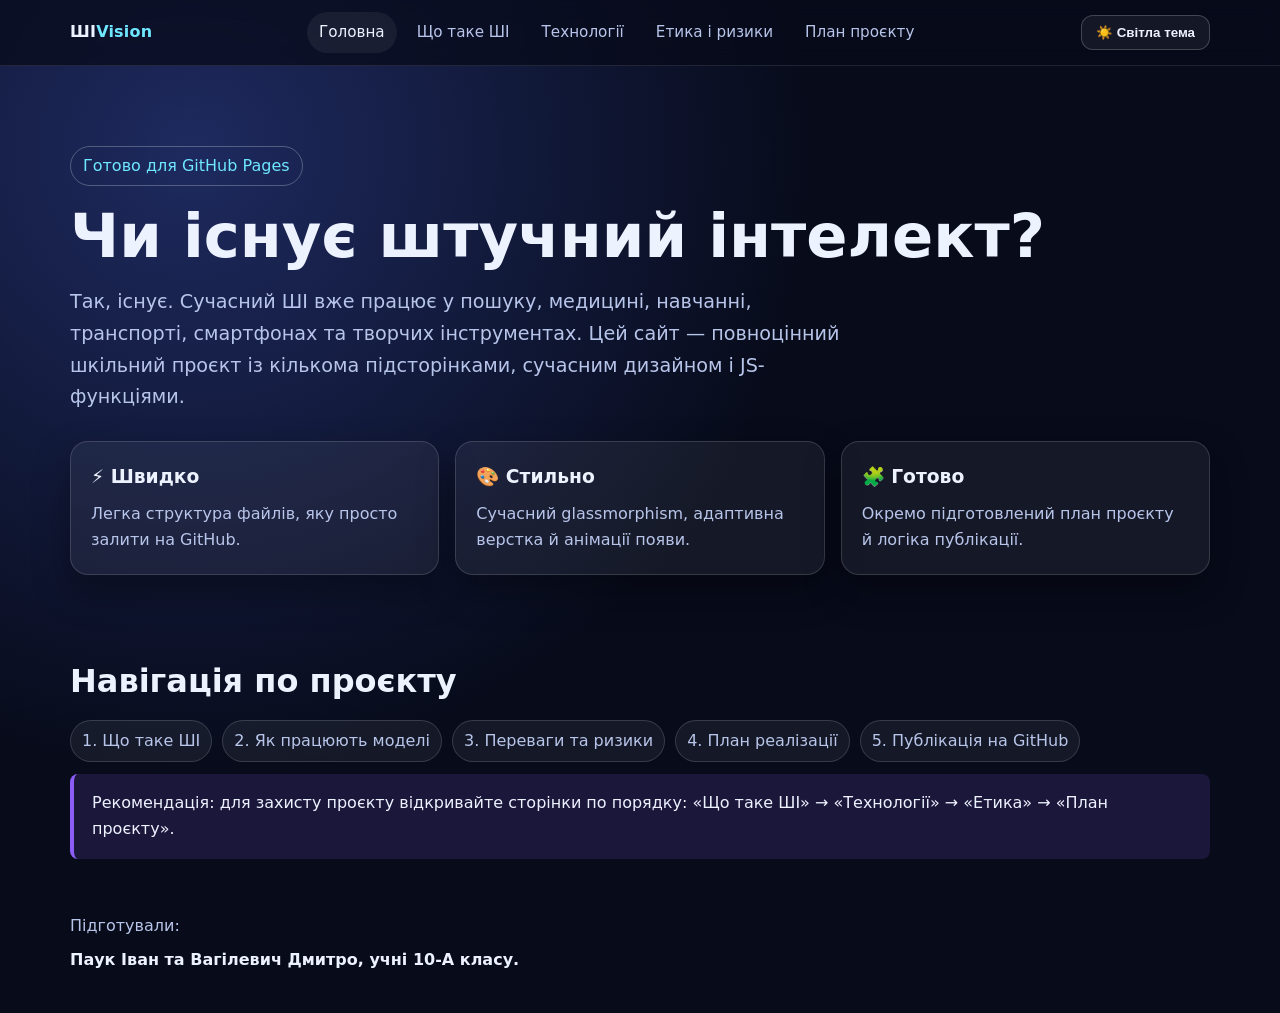
==== index.html @ 2504b465 "Rebuild as multi-page AI website with modern CSS/JS and project plan" ====
<!DOCTYPE html>
<html lang="uk">
<head>
  <meta charset="UTF-8" />
  <meta name="viewport" content="width=device-width, initial-scale=1.0" />
  <title>ШІ Vision | Головна</title>
  <meta name="description" content="Сучасний багатосторінковий сайт-проєкт: Чи існує штучний інтелект?" />
  <link rel="stylesheet" href="styles.css" />
</head>
<body>
  <header class="site-header">
    <div class="container nav-wrap">
      <a class="brand" href="index.html">ШІ<span>Vision</span></a>
      <button class="btn menu-toggle" id="menuToggle">☰ Меню</button>
      <nav class="nav-links" id="navLinks">
        <a href="index.html" class="active">Головна</a>
        <a href="about-ai.html">Що таке ШІ</a>
        <a href="technologies.html">Технології</a>
        <a href="ethics.html">Етика і ризики</a>
        <a href="project-plan.html">План проєкту</a>
      </nav>
      <div class="actions"><button class="btn" id="themeToggle">☀️ Світла тема</button></div>
    </div>
  </header>

  <main class="container">
    <section class="hero reveal">
      <span class="badge">Готово для GitHub Pages</span>
      <h1>Чи існує штучний інтелект?</h1>
      <p class="subtitle">Так, існує. Сучасний ШІ вже працює у пошуку, медицині, навчанні, транспорті, смартфонах та творчих інструментах. Цей сайт — повноцінний шкільний проєкт із кількома підсторінками, сучасним дизайном і JS-функціями.</p>
      <div class="grid-3">
        <article class="card reveal"><h3>⚡ Швидко</h3><p>Легка структура файлів, яку просто залити на GitHub.</p></article>
        <article class="card reveal"><h3>🎨 Стильно</h3><p>Сучасний glassmorphism, адаптивна верстка й анімації появи.</p></article>
        <article class="card reveal"><h3>🧩 Готово</h3><p>Окремо підготовлений план проєкту й логіка публікації.</p></article>
      </div>
    </section>

    <section class="section reveal">
      <h2>Навігація по проєкту</h2>
      <div class="pill-list">
        <span class="pill">1. Що таке ШІ</span>
        <span class="pill">2. Як працюють моделі</span>
        <span class="pill">3. Переваги та ризики</span>
        <span class="pill">4. План реалізації</span>
        <span class="pill">5. Публікація на GitHub</span>
      </div>
      <p class="callout">Рекомендація: для захисту проєкту відкривайте сторінки по порядку: «Що таке ШІ» → «Технології» → «Етика» → «План проєкту».</p>
    </section>
  </main>

  <footer class="site-footer container">
    <p>Підготували:</p>
    <p class="authors">Паук Іван та Вагілевич Дмитро, учні 10-А класу.</p>
  </footer>

  <script src="script.js"></script>
</body>
</html>
---- styles.css ----
:root {
  --bg: #070b1a;
  --bg-soft: #101833;
  --surface: rgba(255, 255, 255, 0.06);
  --surface-strong: rgba(255, 255, 255, 0.12);
  --text: #edf2ff;
  --muted: #b8c5ea;
  --primary: #6ee7ff;
  --secondary: #8b5cf6;
  --success: #34d399;
  --warning: #f59e0b;
  --danger: #f87171;
  --shadow: 0 16px 36px rgba(0, 0, 0, 0.35);
}

:root.light {
  --bg: #eef2ff;
  --bg-soft: #f7f9ff;
  --surface: rgba(255, 255, 255, 0.75);
  --surface-strong: rgba(255, 255, 255, 0.95);
  --text: #0d1632;
  --muted: #4f5f8b;
  --primary: #0ea5e9;
  --secondary: #6d28d9;
  --shadow: 0 12px 28px rgba(73, 84, 128, 0.2);
}

* { box-sizing: border-box; margin: 0; padding: 0; }
html { scroll-behavior: smooth; }
body {
  font-family: "Inter", "Segoe UI", system-ui, -apple-system, sans-serif;
  background: radial-gradient(circle at 15% 15%, #1e2a5f 0%, var(--bg) 45%), linear-gradient(120deg, var(--bg) 0%, #0d1533 100%);
  color: var(--text);
  line-height: 1.65;
  min-height: 100vh;
}

.container { width: min(1140px, 92vw); margin: 0 auto; }

.site-header {
  position: sticky; top: 0; z-index: 50;
  backdrop-filter: blur(10px);
  background: rgba(7, 11, 26, 0.72);
  border-bottom: 1px solid rgba(255,255,255,0.1);
}
.nav-wrap { display:flex; align-items:center; justify-content:space-between; padding: 12px 0; gap: 12px; }
.brand { font-weight: 800; letter-spacing: 0.2px; text-decoration:none; color: var(--text); }
.brand span { color: var(--primary); }

.nav-links { display:flex; flex-wrap:wrap; gap: 8px; align-items:center; }
.nav-links a {
  text-decoration:none; color: var(--muted);
  padding: 8px 12px; border-radius: 999px; font-size: 0.95rem;
  transition: 0.2s ease;
}
.nav-links a:hover, .nav-links a.active { color: var(--text); background: var(--surface); }

.actions { display:flex; gap: 8px; align-items:center; }
.btn {
  border: 1px solid rgba(255,255,255,0.2);
  background: var(--surface);
  color: var(--text);
  border-radius: 12px;
  padding: 9px 14px;
  font-weight: 600;
  cursor: pointer;
}
.btn.primary { background: linear-gradient(120deg, rgba(110,231,255,0.25), rgba(139,92,246,0.3)); border-color: rgba(255,255,255,0.25); }
.btn:hover { transform: translateY(-1px); }

.menu-toggle { display:none; }

.hero { padding: 80px 0 56px; }
.badge { display:inline-block; border:1px solid rgba(255,255,255,0.25); color: var(--primary); border-radius:999px; padding:6px 12px; margin-bottom: 16px; }
h1 { font-size: clamp(2rem, 5.5vw, 3.8rem); line-height:1.15; margin-bottom: 14px; }
.subtitle { max-width: 800px; color: var(--muted); font-size: clamp(1rem, 2.2vw, 1.2rem); }

.grid-3 { display:grid; grid-template-columns:repeat(3, 1fr); gap:16px; margin-top: 28px; }
.card {
  background: var(--surface);
  border: 1px solid rgba(255,255,255,0.14);
  border-radius: 18px;
  padding: 20px;
  box-shadow: var(--shadow);
}
.card h3 { margin-bottom: 8px; }
.card p { color: var(--muted); }

.section { padding: 24px 0; }
.section h2 { font-size: clamp(1.45rem, 3vw, 2rem); margin-bottom: 12px; }
.split { display:grid; grid-template-columns: 1fr 1fr; gap:16px; }
.pill-list { display:flex; flex-wrap:wrap; gap:10px; margin-top: 10px; }
.pill { padding:7px 11px; border-radius:999px; background: var(--surface); color: var(--muted); border:1px solid rgba(255,255,255,0.15); }

.timeline { border-left: 3px solid var(--secondary); margin-left: 10px; padding-left: 18px; }
.step { margin: 0 0 18px; padding: 14px; border-radius: 12px; background: var(--surface); border:1px solid rgba(255,255,255,0.15); }
.step strong { color: var(--primary); }

.table-wrap { overflow:auto; border-radius: 14px; border:1px solid rgba(255,255,255,0.15); }
table { width:100%; border-collapse: collapse; background: var(--surface); }
th, td { padding: 12px; text-align:left; border-bottom:1px solid rgba(255,255,255,0.15); }
th { color: var(--primary); }

.callout { padding: 16px 18px; border-left: 4px solid var(--secondary); background: rgba(139,92,246,0.15); border-radius: 8px; margin-top: 12px; }

.site-footer { padding: 30px 0 40px; color: var(--muted); }
.authors { color: var(--text); font-weight: 700; margin-top: 8px; }

.reveal { opacity: 0; transform: translateY(14px); transition: 0.5s ease; }
.reveal.visible { opacity: 1; transform: translateY(0); }

@media (max-width: 980px) {
  .grid-3 { grid-template-columns:1fr 1fr; }
  .split { grid-template-columns:1fr; }
}
@media (max-width: 760px) {
  .menu-toggle { display:inline-flex; }
  .nav-links { display:none; position:absolute; top:62px; left:4vw; right:4vw; flex-direction:column; align-items:stretch; background: var(--bg-soft); border:1px solid rgba(255,255,255,0.2); border-radius:14px; padding:8px; }
  .nav-links.open { display:flex; }
  .grid-3 { grid-template-columns:1fr; }
}
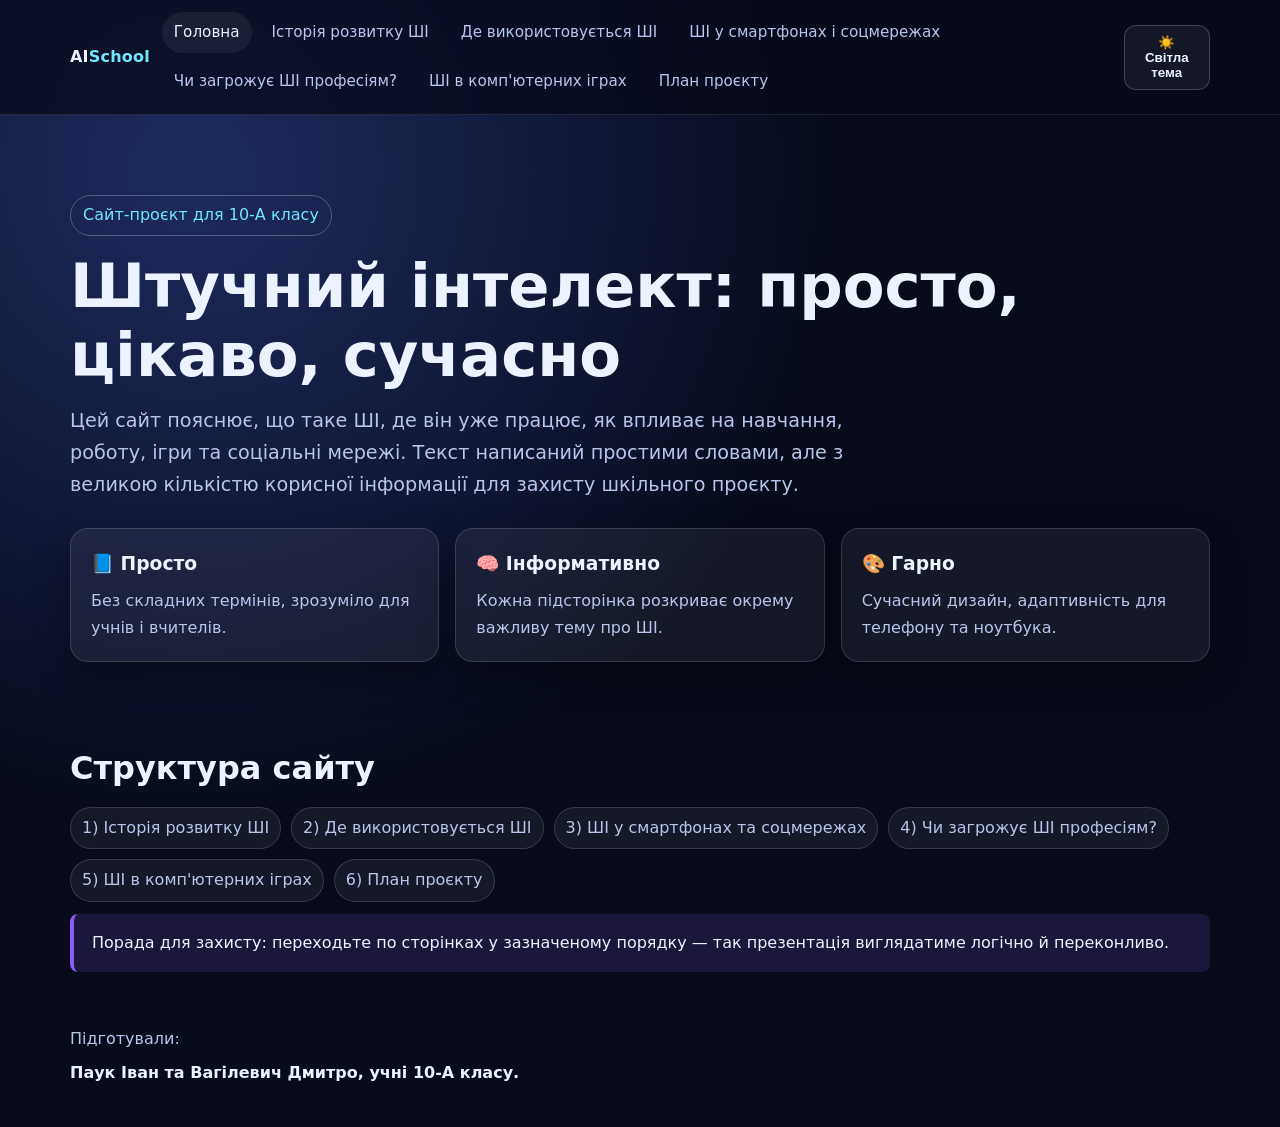
==== commit e8f60a4b: "Restructure site with requested AI subpages and simpler rich project plan" ====
--- a/index.html
+++ b/index.html
@@ -3,20 +3,22 @@
 <head>
   <meta charset="UTF-8" />
   <meta name="viewport" content="width=device-width, initial-scale=1.0" />
-  <title>ШІ Vision | Головна</title>
-  <meta name="description" content="Сучасний багатосторінковий сайт-проєкт: Чи існує штучний інтелект?" />
+  <title>ШІ-проєкт | Головна</title>
+  <meta name="description" content="Шкільний багатосторінковий сайт про штучний інтелект простими словами." />
   <link rel="stylesheet" href="styles.css" />
 </head>
 <body>
   <header class="site-header">
     <div class="container nav-wrap">
-      <a class="brand" href="index.html">ШІ<span>Vision</span></a>
+      <a class="brand" href="index.html">AI<span>School</span></a>
       <button class="btn menu-toggle" id="menuToggle">☰ Меню</button>
       <nav class="nav-links" id="navLinks">
         <a href="index.html" class="active">Головна</a>
-        <a href="about-ai.html">Що таке ШІ</a>
-        <a href="technologies.html">Технології</a>
-        <a href="ethics.html">Етика і ризики</a>
+        <a href="history-ai.html">Історія розвитку ШІ</a>
+        <a href="ai-usage.html">Де використовується ШІ</a>
+        <a href="smartphones-social.html">ШІ у смартфонах і соцмережах</a>
+        <a href="jobs-risk.html">Чи загрожує ШІ професіям?</a>
+        <a href="ai-games.html">ШІ в комп'ютерних іграх</a>
         <a href="project-plan.html">План проєкту</a>
       </nav>
       <div class="actions"><button class="btn" id="themeToggle">☀️ Світла тема</button></div>
@@ -25,26 +27,31 @@
 
   <main class="container">
     <section class="hero reveal">
-      <span class="badge">Готово для GitHub Pages</span>
-      <h1>Чи існує штучний інтелект?</h1>
-      <p class="subtitle">Так, існує. Сучасний ШІ вже працює у пошуку, медицині, навчанні, транспорті, смартфонах та творчих інструментах. Цей сайт — повноцінний шкільний проєкт із кількома підсторінками, сучасним дизайном і JS-функціями.</p>
+      <span class="badge">Сайт-проєкт для 10-А класу</span>
+      <h1>Штучний інтелект: просто, цікаво, сучасно</h1>
+      <p class="subtitle">
+        Цей сайт пояснює, що таке ШІ, де він уже працює, як впливає на навчання,
+        роботу, ігри та соціальні мережі. Текст написаний простими словами, але з великою
+        кількістю корисної інформації для захисту шкільного проєкту.
+      </p>
       <div class="grid-3">
-        <article class="card reveal"><h3>⚡ Швидко</h3><p>Легка структура файлів, яку просто залити на GitHub.</p></article>
-        <article class="card reveal"><h3>🎨 Стильно</h3><p>Сучасний glassmorphism, адаптивна верстка й анімації появи.</p></article>
-        <article class="card reveal"><h3>🧩 Готово</h3><p>Окремо підготовлений план проєкту й логіка публікації.</p></article>
+        <article class="card reveal"><h3>📘 Просто</h3><p>Без складних термінів, зрозуміло для учнів і вчителів.</p></article>
+        <article class="card reveal"><h3>🧠 Інформативно</h3><p>Кожна підсторінка розкриває окрему важливу тему про ШІ.</p></article>
+        <article class="card reveal"><h3>🎨 Гарно</h3><p>Сучасний дизайн, адаптивність для телефону та ноутбука.</p></article>
       </div>
     </section>
 
     <section class="section reveal">
-      <h2>Навігація по проєкту</h2>
+      <h2>Структура сайту</h2>
       <div class="pill-list">
-        <span class="pill">1. Що таке ШІ</span>
-        <span class="pill">2. Як працюють моделі</span>
-        <span class="pill">3. Переваги та ризики</span>
-        <span class="pill">4. План реалізації</span>
-        <span class="pill">5. Публікація на GitHub</span>
+        <span class="pill">1) Історія розвитку ШІ</span>
+        <span class="pill">2) Де використовується ШІ</span>
+        <span class="pill">3) ШІ у смартфонах та соцмережах</span>
+        <span class="pill">4) Чи загрожує ШІ професіям?</span>
+        <span class="pill">5) ШІ в комп'ютерних іграх</span>
+        <span class="pill">6) План проєкту</span>
       </div>
-      <p class="callout">Рекомендація: для захисту проєкту відкривайте сторінки по порядку: «Що таке ШІ» → «Технології» → «Етика» → «План проєкту».</p>
+      <p class="callout">Порада для захисту: переходьте по сторінках у зазначеному порядку — так презентація виглядатиме логічно й переконливо.</p>
     </section>
   </main>
 
@@ -52,7 +59,6 @@
     <p>Підготували:</p>
     <p class="authors">Паук Іван та Вагілевич Дмитро, учні 10-А класу.</p>
   </footer>
-
   <script src="script.js"></script>
 </body>
 </html>
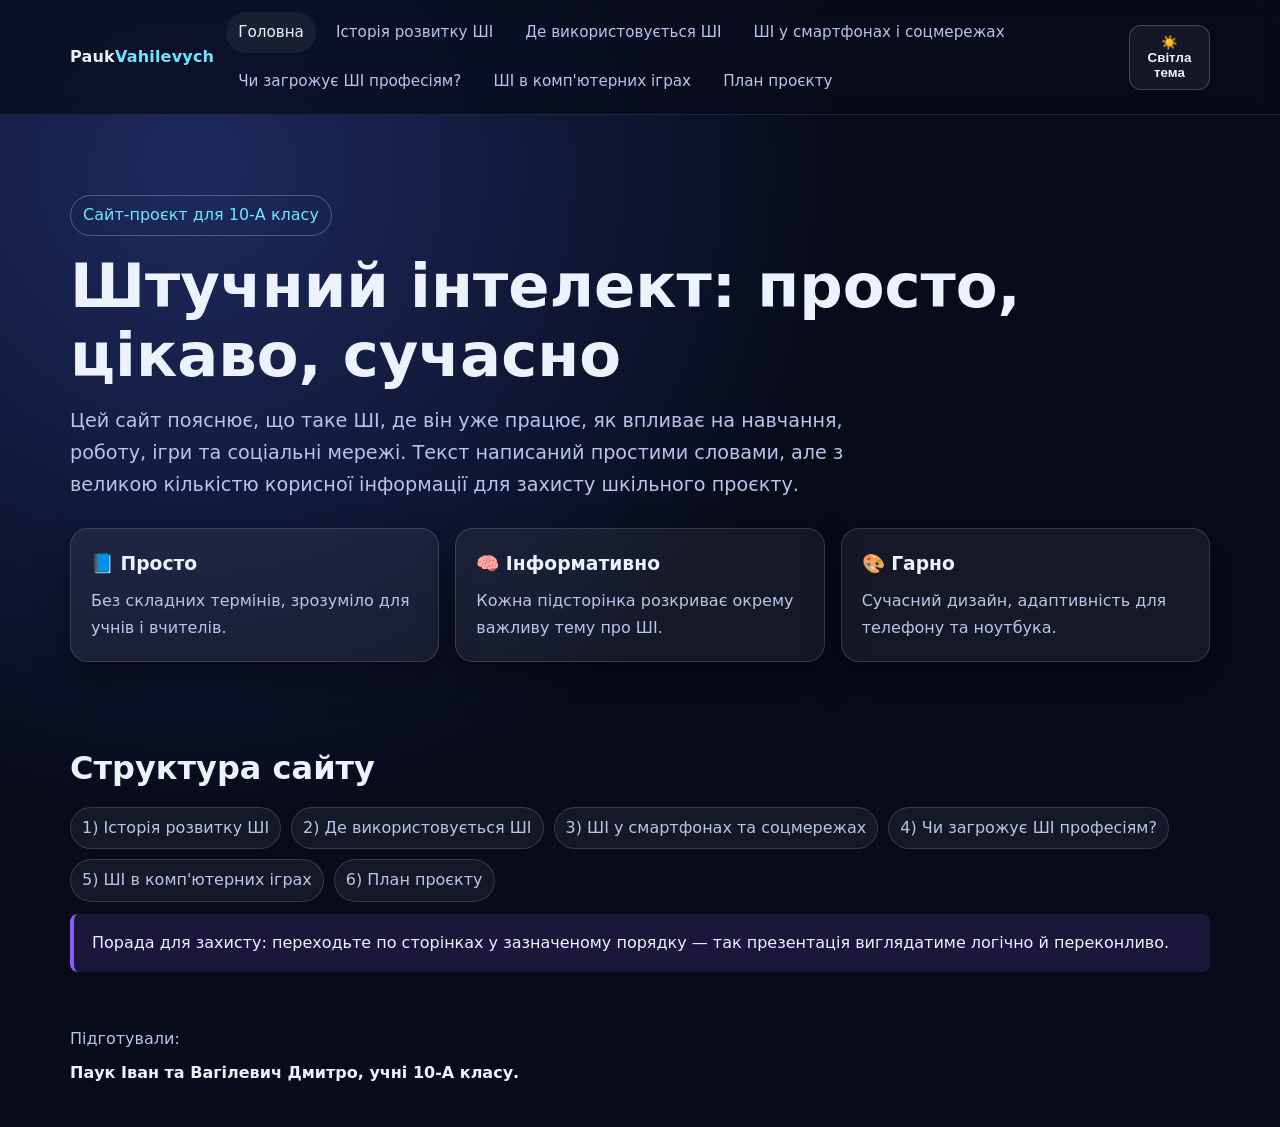
==== commit 20024940: "Update index.html" ====
--- a/index.html
+++ b/index.html
@@ -10,7 +10,7 @@
 <body>
   <header class="site-header">
     <div class="container nav-wrap">
-      <a class="brand" href="index.html">AI<span>School</span></a>
+      <a class="brand" href="index.html">Pauk<span>Vahilevych</span></a>
       <button class="btn menu-toggle" id="menuToggle">☰ Меню</button>
       <nav class="nav-links" id="navLinks">
         <a href="index.html" class="active">Головна</a>
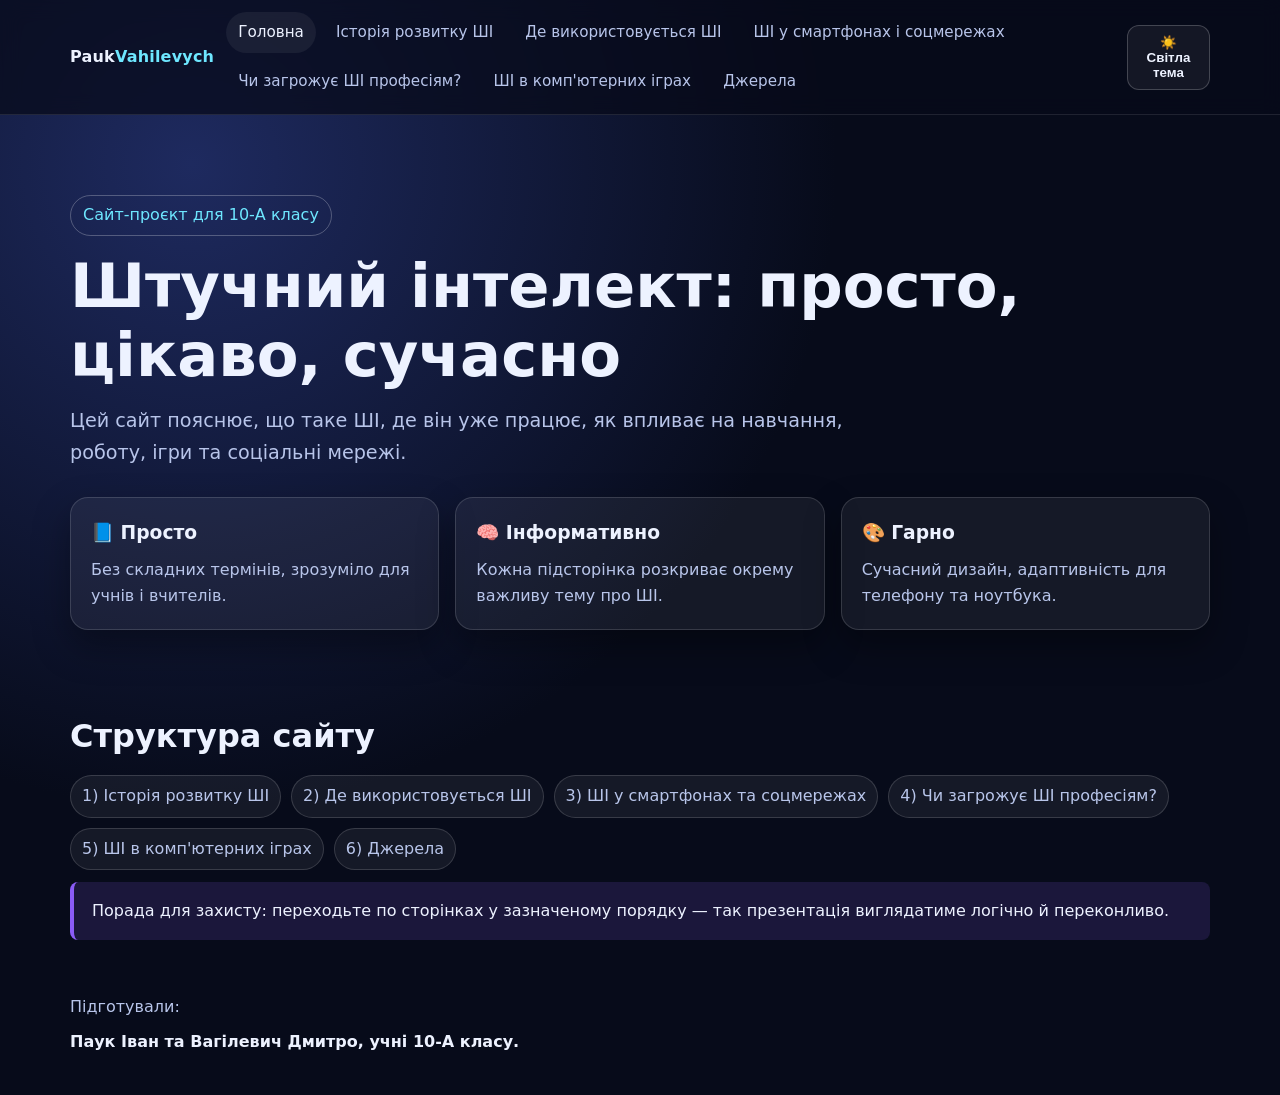
==== commit d5f4df42: "Update index.html" ====
--- a/index.html
+++ b/index.html
@@ -19,7 +19,7 @@
         <a href="smartphones-social.html">ШІ у смартфонах і соцмережах</a>
         <a href="jobs-risk.html">Чи загрожує ШІ професіям?</a>
         <a href="ai-games.html">ШІ в комп'ютерних іграх</a>
-        <a href="project-plan.html">План проєкту</a>
+        <a href="project-plan.html">Джерела</a>
       </nav>
       <div class="actions"><button class="btn" id="themeToggle">☀️ Світла тема</button></div>
     </div>
@@ -31,8 +31,7 @@
       <h1>Штучний інтелект: просто, цікаво, сучасно</h1>
       <p class="subtitle">
         Цей сайт пояснює, що таке ШІ, де він уже працює, як впливає на навчання,
-        роботу, ігри та соціальні мережі. Текст написаний простими словами, але з великою
-        кількістю корисної інформації для захисту шкільного проєкту.
+        роботу, ігри та соціальні мережі.
       </p>
       <div class="grid-3">
         <article class="card reveal"><h3>📘 Просто</h3><p>Без складних термінів, зрозуміло для учнів і вчителів.</p></article>
@@ -49,7 +48,7 @@
         <span class="pill">3) ШІ у смартфонах та соцмережах</span>
         <span class="pill">4) Чи загрожує ШІ професіям?</span>
         <span class="pill">5) ШІ в комп'ютерних іграх</span>
-        <span class="pill">6) План проєкту</span>
+        <span class="pill">6) Джерела</span>
       </div>
       <p class="callout">Порада для захисту: переходьте по сторінках у зазначеному порядку — так презентація виглядатиме логічно й переконливо.</p>
     </section>
